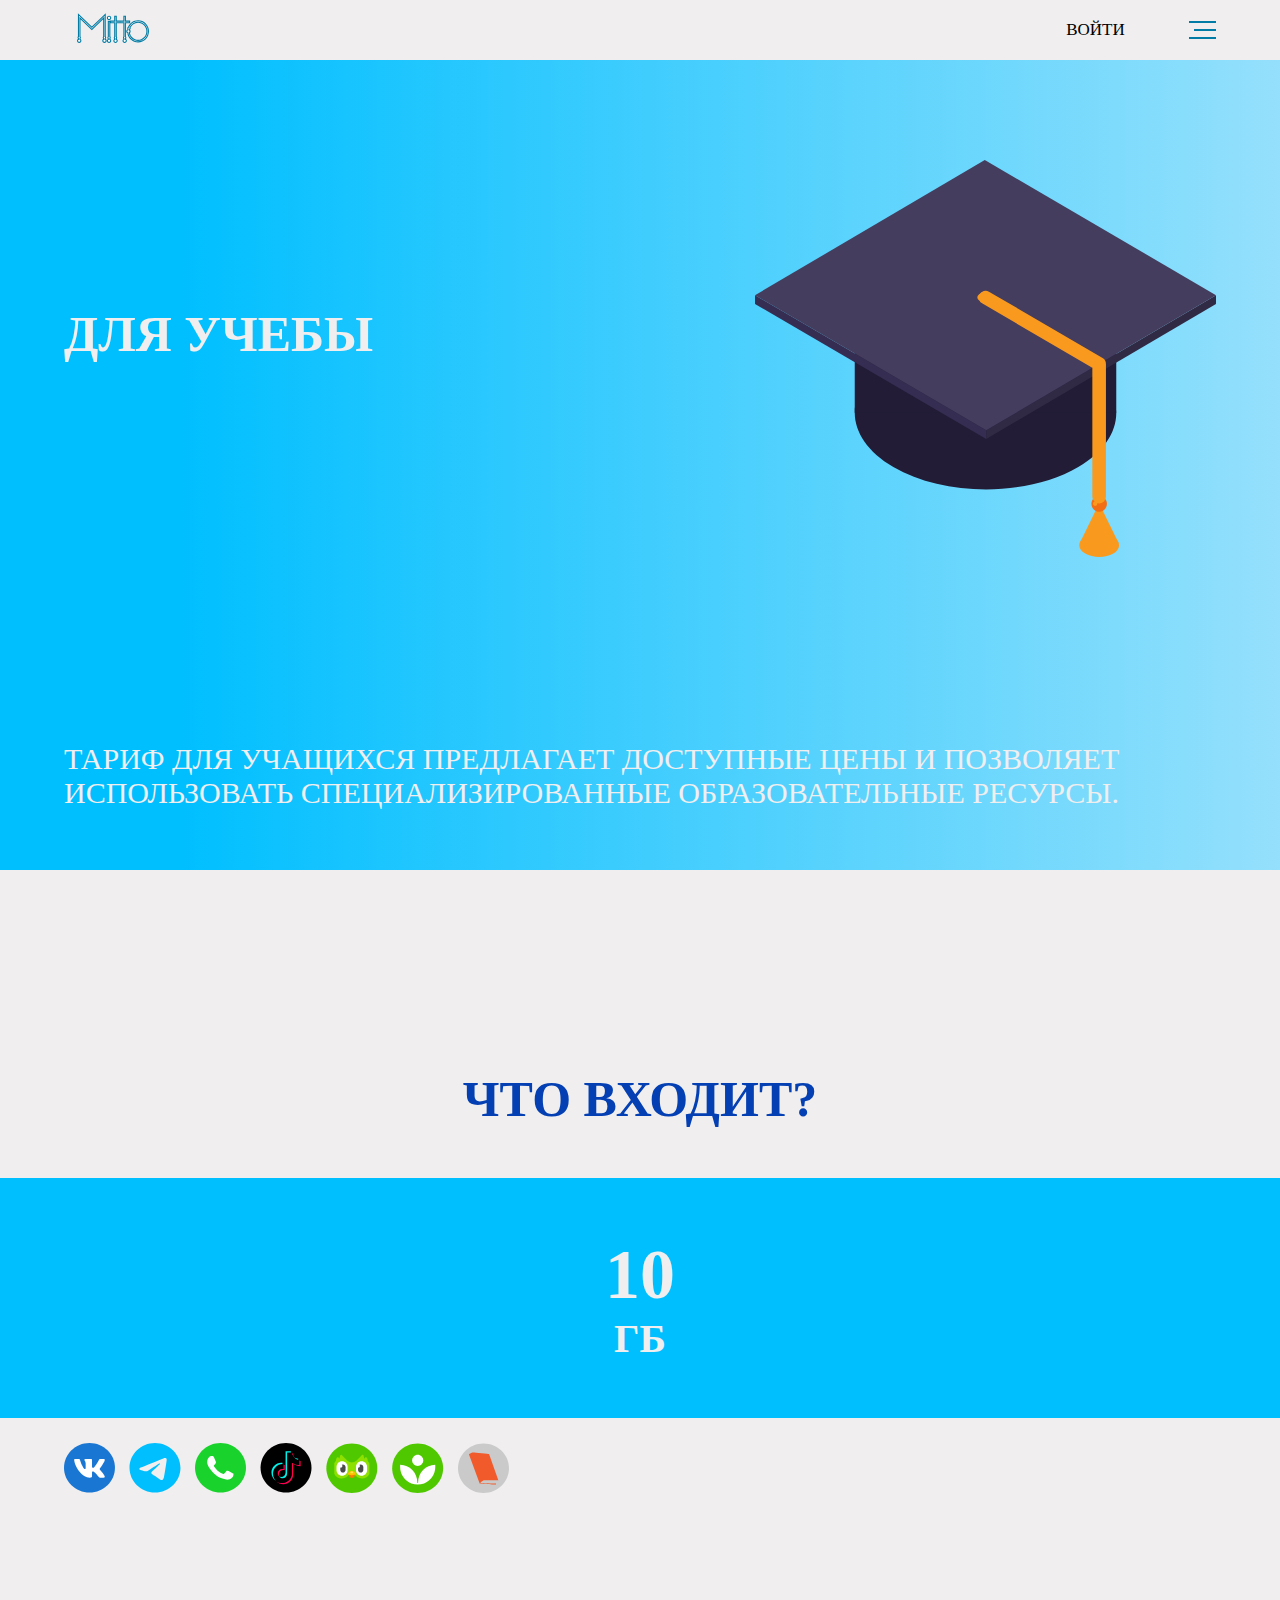
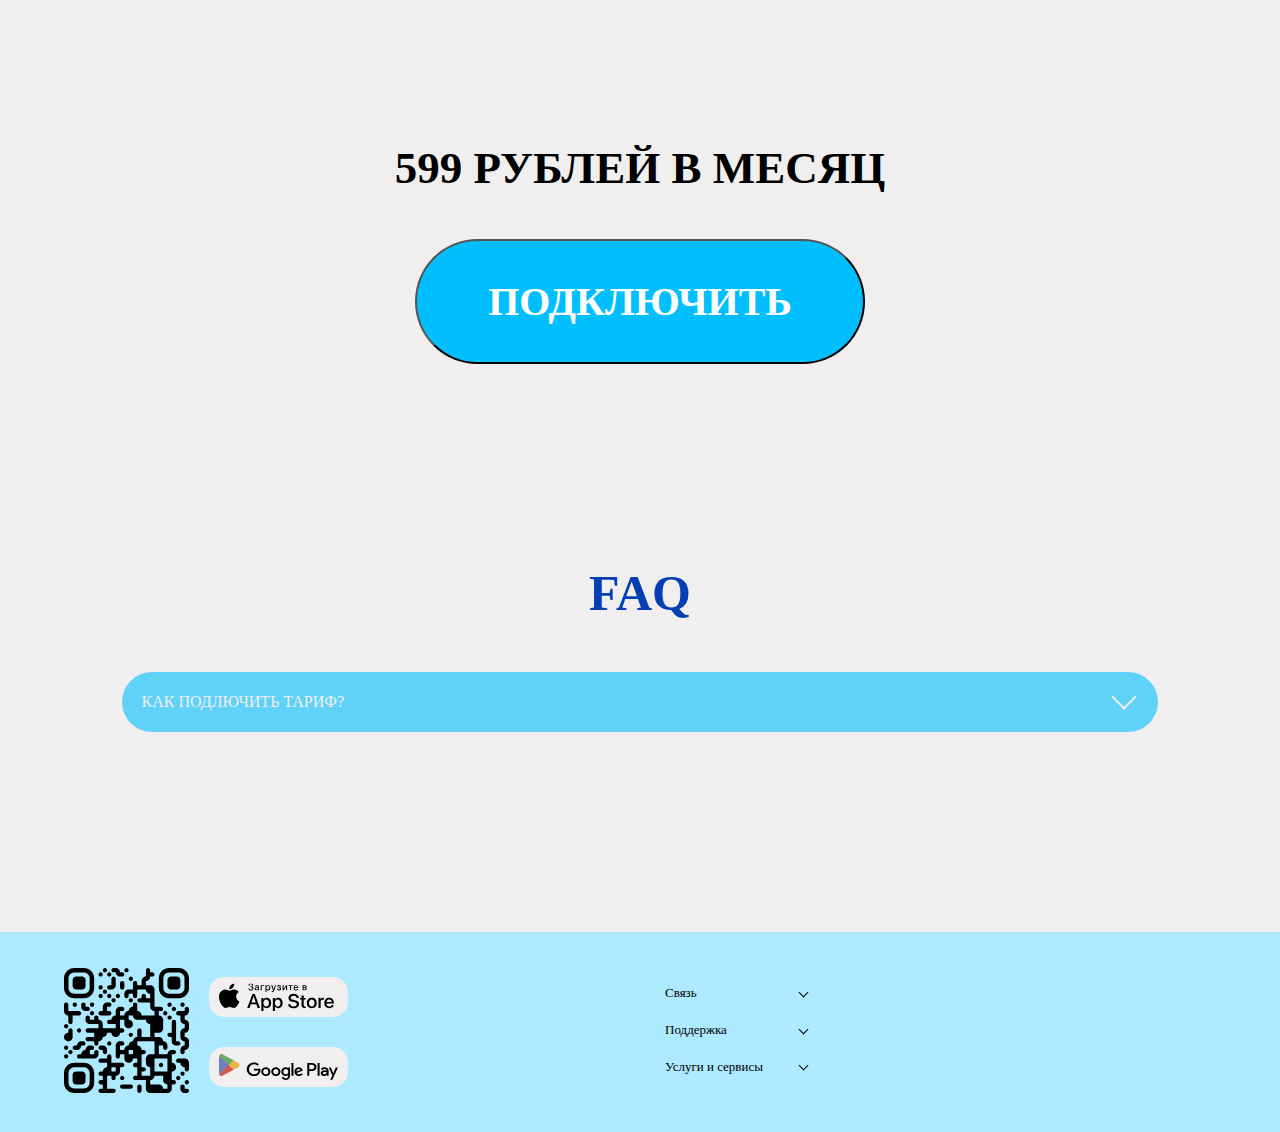
==== tariff-page.html @ 1aab51c6 "new commit" ====
<!DOCTYPE html>
<html lang="ru">
  <head>
    <link rel="stylesheet" href="./stile.css" />
    <link rel="stylesheet" href="./tariff-page-stile.css" />
    <meta charset="UTF-8" />
    <meta name="viewport" content="width=device-width, initial-scale=1.0" />
    <title>Новогодний тариф</title>
  </head>
  <body>
    <div class="burger-navigation">
      <ul class="burger-navigation__links">
        <li><a class="burger-navigation__links__text" href="#">О НАС</a></li>
        <li>
          <a class="burger-navigation__links__text" href="#">УСЛУГИ</a>
        </li>
        <li>
          <a class="burger-navigation__links__text" href="#">ПОДДЕРЖКА</a>
        </li>
        <li>
          <a class="burger-navigation__links__text" href="#">КОРЗИНА</a>
        </li>
      </ul>
    </div>
    <header class="header">
      <nav class="header__navigation">
        <div class="header__navigation__logo">
          <img class="header__navigation__logo__mitto" src="/logo/Vector.svg" />
        </div>
        <div class="header__navigation__possibilities">
          <a class="header__navigation__links__text mobi" href="#">ВОЙТИ</a>
          <div class="header__navigation__possibilities__burger"></div>
        </div>
        <ul class="header__navigation__links">
          <li><a class="header__navigation__links__text" href="#">О НАС</a></li>
          <li>
            <a class="header__navigation__links__text" href="#">УСЛУГИ</a>
          </li>
          <li>
            <a class="header__navigation__links__text" href="#">ПОДДЕРЖКА</a>
          </li>
          <li>
            <a class="header__navigation__links__text" href="#">КОРЗИНА</a>
          </li>
          <li><a class="header__navigation__links__text" href="#">ВОЙТИ</a></li>
        </ul>
      </nav>
      <div class="burger">
        <span> </span>
      </div>
    </header>
    <main>
      <div class="home-tariff">
        <div class="home-tariff-box">
          <div class="home-tariff-box__breadcrumb"></div>

          <div class="home-tariff-box__center">
            <h1 class="home-tariff-box__center__title">ДЛЯ УЧЕБЫ</h1>
            <img class="home-tariff-box__center__img" src="tarifii/1.svg" />
          </div>

          <span class="home-tariff-box__info">
            Тариф для учащихся предлагает доступные цены и позволяет
            использовать специализированные образовательные ресурсы.</span
          >
        </div>
      </div>
    </main>
    <article>
      <div class="advantages">
        <h2 class="advantages__title title">ЧТО ВХОДИТ?</h2>
        <section>
          <div class="advantages-box">
            <div class="advantages-box__list">
              <div class="advantages-box__list__bonus">
                <span class="advantages-box__list__bonus__plus"
                  >10
                  <span class="advantages-box__list__bonus__plus_additionally"
                    >гб</span
                  ></span
                >
              </div>
              <div class="advantages-box__list__bonus">
                <span class="advantages-box__list__bonus__plus"
                  >200
                  <span class="advantages-box__list__bonus__plus_additionally"
                    >минут</span
                  ></span
                >
              </div>
              <div class="advantages-box__list__bonus">
                <span class="advantages-box__list__bonus__plus"
                  >100
                  <span class="advantages-box__list__bonus__plus_additionally"
                    >смс</span
                  ></span
                >
              </div>
              <div class="advantages-box__list__bonus">
                <span class="advantages-box__list__bonus__plus"
                  >7
                  <span class="advantages-box__list__bonus__plus_additionally"
                    >без лимитов</span
                  ></span
                >
              </div>
            </div>
          </div>
          <div class="advantages__icons-nolimit">
            <img
              class="advantages__icons-nolimit__img"
              src="mitto/Vectorall.svg"
            />
          </div>
        </section>
      </div>
    </article>
    <article>
      <div class="connect">
        <h3 class="connect__title">599 рублей в МЕСяц</h3>
        <button class="connect__button">подключить</button>
      </div>
    </article>
    <article>
      <div class="questions">
        <h2 class="questions__title title">FAQ</h2>
        <section class="questions__questions-box__questions-box">
          <div class="questions__questions-box__question-answer">
            <div class="questions__questions-box__question-answer__question">
              <h3
                class="questions__questions-box__question-answer__question__the-question"
              >
                Как подлючить тариф?
              </h3>
              <div
                class="questions__questions-box__question-answer__arrow"
              ></div>
            </div>
            <div class="questions__questions-box__question-answer__response">
              <h4
                class="questions__questions-box__question-answer__response__text"
              >
                Тариф временно недоступен для вашего региона
              </h4>
            </div>
          </div>
        </section>
      </div>
    </article>
    <footer>
      <div class="footer-box">
        <div class="footer-box__app">
          <!-- <p>НАШЕ ПРИЛОЖЕНИЕ</p> -->
          <div class="footer-box__app__download">
            <div class="footer-box__app__download__qr">
              <img
                class="footer-box__app__download__qr__img"
                src="download/qr.svg"
              />
            </div>
            <div class="footer-box__app__download__link">
              <div class="footer-box__app__download__link__box app-store">
                <img
                  class="footer-box__app__download__link__boxy__img app-store__img"
                  src="download/1.svg"
                />
              </div>
              <div class="footer-box__app__download__link__box google-play">
                <img
                  class="footer-box__app__download__link__boxy__img google-play__img"
                  src="download/2.svg"
                />
              </div>
            </div>
          </div>
        </div>
        <div class="footer-box__link">
          <div class="footer-box__link__connection">
            <ul class="footer-box__link__connection-box">
              <li class="footer-box__link__connection-box__text">Связь</li>
              <li class="footer-box__link__connection-box__text">
                Частые вопросы
              </li>
              <li class="footer-box__link__connection-box__text">
                Карта покрытия
              </li>
              <li class="footer-box__link__connection-box__text">
                Салоны связи
              </li>
              <li class="footer-box__link__connection-box__text">Контакты</li>
            </ul>
            <div class="footer-box__link__connection__arrow"></div>
          </div>
          <div class="footer-box__link__support">
            <ul class="footer-box__link__support-box">
              <li class="footer-box__link__support-box__text">Поддержка</li>
              <li class="footer-box__link__support-box__text">
                Звонки и сообщения
              </li>
              <li class="footer-box__link__support-box__text">
                Пополнить баланс
              </li>
              <li class="footer-box__link__support-box__text">Безопасность</li>
              <li class="footer-box__link__support-box__text">Интернет</li>
            </ul>
            <div class="footer-box__link__support__arrow"></div>
          </div>
          <div class="footer-box__link__services">
            <ul class="footer-box__link__services-box">
              <li class="footer-box__link__services-box__text">
                Услуги и сервисы
              </li>
              <li class="footer-box__link__services-box__text">
                Тарифы для смартфонов
              </li>
              <li class="footer-box__link__services-box__text">
                Личный кабинет
              </li>
              <li class="footer-box__link__services-box__text">
                Перейти на Mitto
              </li>
              <li class="footer-box__link__services-box__text">Роуминг</li>
            </ul>
            <div class="footer-box__link__services__arrow"></div>
          </div>
        </div>
        <div class="footer-box__link__full">
          <div class="footer-box__link__full__connection">
            <ul>
              <li class="footer-box__link__full__connection__text">
                Тарифы для смартфонов
              </li>
              <li class="footer-box__link__full__connection__text">
                Личный кабинет
              </li>
              <li class="footer-box__link__full__connection__text">
                Перейти на Mitto
              </li>
              <li class="footer-box__link__full__connection__text">Роуминг</li>
            </ul>
          </div>
          <div class="footer-box__link__full__support">
            <ul>
              <li class="footer-box__link__full__support__text">
                Частые вопросы
              </li>
              <li class="footer-box__link__full__support__text">
                Карта покрытия
              </li>
              <li class="footer-box__link__full__support__text">
                Салоны связи
              </li>
              <li class="footer-box__link__full__support__text">Контакты</li>
            </ul>
          </div>
          <div class="footer-box__link__full__services">
            <ul>
              <li class="footer-box__link__full__services__text">
                Звонки и сообщения
              </li>
              <li class="footer-box__link__full__services__text">
                Пополнить баланс
              </li>
              <li class="footer-box__link__full__services__text">
                Безопасность
              </li>
              <li class="footer-box__link__full__services__text">Интернет</li>
            </ul>
          </div>
        </div>
      </div>
    </footer>
    <script src="script.js"></script>
  </body>
</html>
---- stile.css ----
@font-face {
  font-family: "Montserrat";
  src: url("./font/Montserrat-Regular.ttf") format(ttf);
  font-style: normal;
  font-weight: 400;
  line-height: normal;
}
.active {
  position: fixed !important;
  right: 0px;
}
.open {
  z-index: 50;
}
.swiper {
  width: 600px;
  height: 300px;
}
html {
  scrollbar-color: #f0eeee #f0eeee;
}
body {
  margin: 0px;
  background-color: #f0eeee;
}
ul {
  padding: 0px;
}
li {
  list-style-type: none;
}
#scroll {
  list-style-type: none;
  height: 100%;
  width: 100%;
  flex-shrink: 0;
  scroll-snap-align: center;
}

.header {
  width: 100%;
  height: 60px;
  background-color: #f0eeee;
  display: flex;
  align-items: center;
  justify-content: space-between;
}
.header__navigation {
  margin: 0px 0px 0px 5%;
  height: 60px;
  display: flex;
  justify-content: space-between;
  align-items: center;
  width: 80%;
}
.header__navigation__logo {
  flex-shrink: 0;
  margin: 5% 0px;
}
.header__navigation__logo__mitto {
  height: 30px;
  width: 84;
}
.header__navigation__links {
  height: 60px;
  margin: 0px;
  display: flex;
  align-items: center;
  justify-content: space-between;
  padding-left: 10%;
  width: 100%;
}
.header__navigation__links__text {
  color: black !important;
  font-size: 17px;
  font-family: "Montserrat";
  text-decoration: none;
}
.header__navigation__links {
  display: none;
}
.burger {
  display: flex;
  position: relative;
  z-index: 50;
  align-items: center;
  justify-content: flex-end;
  width: 30px;
  height: 18px;
  margin: 0px 5%;
}
.burger span {
  height: 2px;
  width: 80%;
  transform: scale(1);
  background-color: #007ca6;
}
.burger::before,
.burger::after {
  content: "";
  position: absolute;
  height: 2px;
  width: 100%;
  background-color: #007ca6;
  transition: all 0.3s ease 0s;
}
.burger::before {
  top: 0;
}
.burger::after {
  bottom: 0;
}
.burger.active span {
  transform: scale(0);
}

.burger.active::before {
  top: 50%;
  transform: rotate(-45deg) translate(0, -50%);
}
.burger.active::after {
  bottom: 50%;
  transform: rotate(45deg) translate(0, 50%);
}
.burger-navigation {
  display: none;
  position: fixed;
  width: 100%;
  height: 200vh;
  background-color: #f0eeee;
}
.burger-navigation__links {
  display: flex;
  flex-direction: column;
  align-items: center;
  width: 100%;
  justify-content: center;
  height: 450px;
}
.burger-navigation__links li {
  list-style-type: none;
  margin-bottom: 50px;
}
.burger-navigation__links__text {
  color: #007ba4;
  font-family: "Montserrat";
  font-size: 20px;
  font-style: normal;
  font-weight: 400;
  line-height: normal;

  text-decoration: none;
}

.open {
  display: flex;
}
.home {
  width: 100vw;
  height: 90lvh;
  background: linear-gradient(69deg, #007ca6 27.22%, #ebf3fa 150.42%);
}
.home__current {
  margin: 0px 5%;
  display: block;
}

.home__current__title {
  margin: 0px;
  color: #f0eeee;
  font-family: "Montserrat";
  font-size: 32px;
  font-style: normal;
  font-weight: 800;
  line-height: normal;
  padding: 30px 0px 0px 0px;
}
.home__current__title_size_h2 {
  color: #f0eeee;
  font-family: "Montserrat";
  font-size: 18px;
  font-style: normal;
  font-weight: 800;
  line-height: normal;
  margin: 0px;
  padding: 0px;
}
.home__current__buttons {
  display: flex;
  flex-direction: column;
  width: 180px;
  padding: 0px;
  margin-top: 10vh;
}
.home__current__buttons__first__tariff,
.home__current__buttons__second__catalog {
  text-decoration: none;
  justify-content: center;
  display: flex;
  align-items: center;
  height: 60px;
  border-radius: 34px;
  border: 5px solid rgba(0, 124, 166, 0.25);
  background: #f0eeee;
  font-family: "Montserrat";
  color: #00bfff;
  font-size: 25px;
  font-style: normal;
  font-weight: 400;
  line-height: normal;
  text-transform: uppercase;
}
.home__current__buttons__first__tariff:hover {
  background-color: #00bfff;
  color: #f0eeee;
}
.home__current__buttons__first__tariff {
  margin-bottom: 50px;
}

.santa-claus__men {
  float: right;
}
.benefits {
  align-items: center;
  text-align: center;
  flex-direction: column;
  display: flex;
  margin: 0px 50%;
}
.title {
  margin-top: 100px !important;
  color: #0440b3;
  font-family: "Montserrat";
  font-size: 22px !important;
  font-style: normal;
  font-weight: 600;
  line-height: normal;
  text-transform: uppercase;
  text-align: center;
}
.benefits__box__specificall {
  height: 100px;
  width: 260px;
  margin-bottom: 20px;
  display: flex;
  /* justify-content: space-between; */
  align-items: center;
}
.benefits__box__info {
  width: 160px;
  color: #007ca6;
  font-family: "Montserrat";
  font-size: 15px;
  font-style: normal;
  font-weight: 600;
  line-height: normal;
  text-transform: uppercase;
  margin: 0px;
}
.benefits__box__photo {
  width: 100px;
  height: 100px;
}
.benefits__box__bottom :last-child {
  margin-bottom: 0px;
}
.one {
  width: 100px;
  height: 100px;
}
.two {
  width: 90px;
  height: 90px;
  margin: 10px;
}
.three {
  width: 80px;
  height: 80px;
  margin: 20px;
}
.four {
  width: 80px;
  height: 80px;
  margin: 20px;
}
.tariff {
  align-items: center;
  flex-direction: column;
  display: flex;
}
.tariff__box {
  display: flex;
  overflow-x: auto;
  scroll-snap-type: x mandatory;
  width: 100%;
  height: 100%;
  scrollbar-width: none;
  margin-bottom: 0px;
}
.tariff__box__cart {
  width: 190px;
  height: 325px;
  flex-shrink: 0;
  border-radius: 23px;
  border: 10px solid #04c0ff;
  background: #f0eeee;
  margin: auto;
}
.tariff__box__cart__photo {
  margin-top: 5px;
  align-items: center;
  flex-direction: column;
  display: flex;
}
.tariff__box__cart__info {
  display: flex;
}
.tariff__box__cart__info_text {
  display: flex;
  flex-direction: column;
}
.tariff__box__cart__info__text__name {
  font-size: 19px;
  font-family: "Montserrat";
  color: #000;
  font-style: normal;
  font-weight: 600;
  line-height: normal;
  text-transform: uppercase;
  margin: 0px 0px 0px 10px;
  width: 150px;
}
.tariff__box__cart__info__text__gb,
.tariff__box__cart__info__text__min,
.tariff__box__cart__info__text__sms {
  font-size: 18px;
  font-family: "Montserrat";
  color: #000;
  font-style: normal;
  font-weight: 600;
  line-height: normal;
  text-transform: uppercase;
  margin: 8px 0px 0px 10px;
  width: 136px;
}
.tariff__box__cart__info__text__buy {
  color: #000;
  font-family: "Montserrat";
  font-size: 19px;
  font-style: normal;
  font-weight: 600;
  line-height: normal;
  text-transform: uppercase;
  margin: 0px 0px 0px 10px;
  padding: 80px 0px 0px 00px;
  width: 136px;
  height: 20px;
}

.tariff__box__cart__info__right__nolimit {
  height: auto;
  width: 25px;
  padding-top: 90px;
  margin-left: -4px;
  margin-right: 10px;
  display: flex;
  flex-direction: column;
}
.tariff__box__cart__info__right__nolimit__ball {
  margin-top: 5px;
}

.transition {
  margin: 100px 10% 0px 10%;
  flex-direction: column;
  display: flex;
}
.transition__box {
  border-radius: 23px;
  background: linear-gradient(
    80deg,
    #ebf3fa 0.2%,
    #a8e4fb 42.18%,
    #7adafc 59.16%,
    #00bfff 75.63%
  );
}
.transition__box__top__img {
  margin: 15px 0px 0px 15px;
}
.transition__box__top {
  display: flex;
}
.transition__box__top__titile {
  color: #f0eeee;
  text-align: right;
  font-family: "Montserrat";
  font-size: 22px;
  font-style: normal;
  font-weight: 600;
  line-height: normal;
  text-transform: uppercase;
  width: 150px;
  margin: 15px 15px 0px -3px;
}
.transition__box__buttom {
  display: flex;
  align-items: center;
  flex-direction: column;
}
.transition__box__buttom__your-number,
.transition__box__buttom__new-one {
  border-radius: 42px;
  border: 5px solid rgba(0, 124, 166, 0.25);
  background: #f0eeee;
  width: 228px;
  height: 50px;
  margin-top: 25px;
  color: #007ca6;
  font-family: "Montserrat";
  font-size: 15px;
  font-style: normal;
  font-weight: 500;
  line-height: normal;
  text-transform: uppercase;
}
.transition__box__buttom__new-one {
  margin-bottom: 15px;
}

.hit {
  display: flex;
  align-items: center;
  flex-direction: column;
  margin: 0px 5%;
}
/* .hit__title {
  color: #0440b3;
  font-family: "Montserrat";
  font-size: 22px;
  font-style: normal;
  font-weight: 600;
  line-height: normal;
  text-transform: uppercase;
} */
.hit__box__button-group__button-new,
.hit__box__button-group__button-shares {
  border-radius: 20px;
  border: 6px solid rgba(0, 124, 166, 0.25);
  background: #f0eeee;
  width: 237px;
  height: 60px;
  margin-top: 25px;
  color: #00bfff;
  font-family: "Montserrat";
  font-size: 20px;
  font-style: normal;
  font-weight: 400;
  line-height: normal;
  text-transform: uppercase;
}
.hit__box__button-group {
  display: flex;
  align-items: center;
  flex-direction: column;
}

.hit__box__group__hit-smartphone__border {
  width: 225px;
  height: 350px;
  flex-shrink: 0;
  border-radius: 30px;
  border: 6px solid rgba(0, 124, 166, 0.25);
  background: #f0eeee;
  margin-top: 25px;
}
.hit__box__group__hit-smartphone__border {
  display: flex;
  align-items: center;
  flex-direction: column;
}

.hit__box__group__hit-smartphone__border__photo {
  margin-top: 5px;
}
.hit__box__group__hit-smartphone__border__info {
  margin: 5px 5px 0px 5px;
  display: flex;
  flex-direction: column;
}
.hit__box__group__hit-smartphone__border__info__model {
  color: #000;
  font-family: "Montserrat";
  font-size: 15px;
  font-style: normal;
  font-weight: 600;
  line-height: normal;
  text-transform: uppercase;
}
.hit__box__group__hit-smartphone__border__info__price {
  color: #000;
  font-family: "Montserrat";
  font-size: 25px;
  font-style: normal;
  font-weight: 600;
  line-height: normal;
  text-transform: uppercase;
  margin-top: 20px;
}

.hit__box__group__hit-smartphone__border__info__bottom {
  display: flex;
  margin-top: 18px;
  justify-content: space-between;
}
.hit__box__group__hit-smartphone__border__info__bottom__buy {
  border-radius: 23px;
  background: #00bfff;
  width: 150px;
  height: 40px;
}
.hit__box__group__hit-smartphone__border__info__bottom__grade {
  display: flex;
  justify-content: center;
  position: relative;
  width: 40px;
  height: 40px;
  align-items: center;
}
.hit__box__group__hit-smartphone__border__info__bottom__grade__number {
  position: relative;
  top: 2px;
  left: -26px;
  color: #00bfff;
  font-family: "Montserrat";
  font-size: 20px;
  font-style: normal;
  font-weight: 600;
  line-height: normal;
  text-transform: uppercase;
}
.hit__box__group__hit-smartphone__border__info__bottom__grade__img {
  width: 40px;
  height: 40px;
}
footer {
  margin-top: 100px;
  width: 100%;
  height: 200px;
  background: #ade9ff;
}
.footer-box {
  margin: 0px 5%;
  display: flex;
  align-items: center;
  height: 200px;
}
.footer-box__app {
  width: 50%;
}
.footer-box__app__download__link__box {
  border-radius: 15px;
  background: #f0eeee;
  width: 139px;
  height: 40px;
  flex-shrink: 0;
}
.google-play {
  margin-top: 30px;
}
.footer-box__link {
  display: flex;
  flex-direction: column;
  margin-left: 25px;
  height: 110px;
  justify-content: space-around;
}
.footer-box__link__connection__text,
.footer-box__link__support__text,
.footer-box__link__services__text,
.footer-box__link__full__connection__text,
.footer-box__link__full__support__text,
.footer-box__link__full__services__text {
  color: #000;
  font-family: "Montserrat";
  font-size: 12px;
  font-style: normal;
  font-weight: 400;
  line-height: normal;
  width: 130px;
  height: 30px;
}
.footer-box__app__download__link__box {
  display: flex;
  align-items: center;
  justify-content: center;
}
.footer-box__app__download__qr {
  display: none;
}
.app-store__img {
  height: 30px;
  width: 120px;
}
.google-play__img {
  width: 120px;
}
.hd {
  display: none;
}
.footer-box__link__full {
  display: none;
}
.footer-box__link__connection__arrow,
.footer-box__link__support__arrow,
.footer-box__link__services__arrow {
  display: inline-block;
  border: 1px solid black;
  padding: 3px;
  margin-top: 6px;
  margin-left: 5px;

  border-width: 0 1px 1px 0;
  transform: rotate(45deg);
}
.more-footer {
  flex-direction: row;
}
.arrow-open {
  transform: rotate(-135deg) !important;
  margin-top: 5px !important;
}
.footer-box__link__connection,
.footer-box__link__support,
.footer-box__link__services {
  display: flex;
  align-items: flex-start;
  height: 20px;
}
.footer-box__link__connection-box,
.footer-box__link__support-box,
.footer-box__link__services-box {
  width: 120px;
  height: 20px;
  margin-top: 0px;
  overflow: hidden;
  margin-bottom: 0px;
}
/* .footer-box__link__connection-box {
  margin-top: 0px;
} */
.footer-box__link__connection-box__text,
.footer-box__link__support-box__text,
.footer-box__link__services-box__text {
  margin-top: 12px;
  color: #000;
  font-family: "Montserrat";
  font-size: 13px;
  font-style: normal;
  font-weight: 400;
  line-height: normal;
  width: 140px;
}
.footer-box__link__connection-box__text:first-child,
.footer-box__link__support-box__text:first-child,
.footer-box__link__services-box__text:first-child {
  margin-top: 0px;
  margin-bottom: 8px;
}
.max-width {
  height: auto;
}
.link-hidden {
  display: none;
}
/* #connection {
  margin-top: 2px;
} */
.more {
  display: block;
}
@media (min-width: 768px) {
  .title {
    margin-top: 200px !important;
    font-size: 50px !important;
    margin-bottom: 50px;
  }
  .header__navigation {
    margin: 0px 0px 0px 6%;
    width: 90%;
  }

  .home__current__title {
    font-size: 45px;
    padding: 50px 0px 0px 0px;
  }
  .home__current__title_size_h2 {
    font-size: 36px;
  }

  .home__current__buttons {
    width: 325px;
    padding: 0px;
    margin-top: 13vh;
  }
  .home {
    height: 95vh;
  }
  .home__current__buttons__first__tariff,
  .home__current__buttons__second__catalog {
    height: 100px;
    border-radius: 65px;
    border: 5px solid rgba(0, 124, 166, 0.25);
    font-size: 40px;
  }
  .home__current__buttons__first__tariff {
    margin-bottom: 80px;
  }

  .benefits__box__top,
  .benefits__box__bottom {
    display: flex;
    justify-content: space-around;
    width: 675px;
  }

  .benefits__box__specificall {
    height: auto;
    display: flex;
    flex-direction: column;
    width: 260px;
    margin-bottom: 50px;
    /* justify-content: space-between; */
    align-items: center;
  }
  .benefits__box__info {
    width: 300px;
    margin-top: 15px;
    font-size: 30px;
  }
  .benefits__box__photo {
    height: 162px;
    width: 162px;
  }
  .one {
    width: 162px;
    height: 162px;
  }
  .two {
    width: 150px;
    height: 150px;
    margin: 6px;
  }
  .three {
    width: 140px;
    height: 140px;
    margin: 8px;
  }
  .four {
    width: 114px;
    height: 114px;
    margin: 21px;
  }
  .tariff__box__cart {
    width: 325px;
    height: 550px;
    flex-shrink: 0;
    border-radius: 35px;
    border: 10px solid #04c0ff;
    background: #f0eeee;
  }
  .tariff__box__cart__photo {
    margin-top: 10px;
    align-items: center;
    flex-direction: column;
    display: flex;
  }
  .tariff__box__cart__photo__img-tariff {
    width: 200px;
    height: 190px;
  }
  .tariff__box__cart__info {
    display: flex;
  }
  .tariff__box__cart__info_text {
    display: flex;
    flex-direction: column;
  }
  .tariff__box__cart__info__text__name {
    font-size: 32px;
    font-family: "Montserrat";
    color: #000;
    font-style: normal;
    font-weight: 600;
    line-height: normal;
    text-transform: uppercase;
    margin: 0px 0px 0px 15px;
    width: 250px;
  }
  .tariff__box__cart__info__text__gb,
  .tariff__box__cart__info__text__min,
  .tariff__box__cart__info__text__sms {
    font-size: 26px;
    font-family: "Montserrat";
    color: #000;
    font-style: normal;
    font-weight: 600;
    line-height: normal;
    text-transform: uppercase;
    margin: 10px 0px 0px 15px;
    width: 136px;
  }
  .tariff__box__cart__info__text__buy {
    color: #000;
    font-family: "Montserrat";
    font-size: 30px;
    font-style: normal;
    font-weight: 600;
    line-height: normal;
    text-transform: uppercase;
    margin: 0px 0px 0px 15px;
    padding: 135px 0px 0px 00px;
    width: 250px;
    height: 35px;
  }

  .tariff__box__cart__info__right__nolimit {
    height: auto;
    width: 42px;
    padding-top: 130px;
    margin-left: 3px;
    margin-right: auto;
  }
  .tariff__box__cart__info__right__nolimit__ball {
    height: 42px;
    width: 42px;
    margin-top: 8px;
  }

  .transition {
    margin-top: 200px 10% 0px 10%;
    align-items: center;
  }
  .transition__box {
    border-radius: 34px;
    width: 88vw;
    height: 550px;
  }
  .transition__box__top__img {
    margin: 30px 0px 0px 30px;
    height: 170px;
    width: 230px;
  }
  .transition__box__top {
    justify-content: space-between;
  }
  .transition__box__top__titile {
    font-size: 60px;
    width: 375px;
    margin: 30px 30px 0px 0px;
  }
  .transition__box__buttom {
    margin-top: 50px;
  }
  .transition__box__buttom__your-number,
  .transition__box__buttom__new-one {
    border-radius: 65px;
    width: 400px;
    height: 85px;
    margin-top: 25px;
    font-size: 28px;
  }
  .transition__box__buttom__new-one {
    margin-top: 40px;
  }

  .hit {
    margin: 0px 6%;
  }
  .hit__box__button-group__button-new,
  .hit__box__button-group__button-shares {
    border-radius: 30px;
    border: 6px solid rgba(0, 124, 166, 0.25);
    background: #f0eeee;
    min-width: 300px;
    min-height: 80px;
    margin-top: 0px;
    font-size: 40px;
  }
  .hit__box__button-group__button-new {
    margin-right: 4vw;
  }
  .hit__box__button-group__button-shares {
    margin-left: 4vw;
  }
  .hit__box__button-group {
    display: flex;
    justify-content: center;
    flex-direction: row;
    align-items: center;
    width: auto;
  }

  .hit__box__group__hit-smartphone__border {
    display: flex;
    min-width: 288px;
    min-height: 488px;
    border-radius: 30px;
    border: 6px solid rgba(0, 124, 166, 0.25);
    background: #f0eeee;
    margin-top: 50px;
  }
  .hit__box__group__hit-smartphone__border {
    display: flex;
    align-items: center;
    flex-direction: column;
  }

  .hit__box__group__hit-smartphone__border__photo {
    margin-top: 12px;
    width: 255px;
    height: 239px;
  }
  .hit__box__group__hit-smartphone__border__info {
    margin: 12px 12px 12px 12px;
  }
  .hit__box__group__hit-smartphone__border__info__model {
    font-size: 20px;
  }
  .hit__box__group__hit-smartphone__border__info__price {
    font-size: 30px;
    font-style: normal;
    font-weight: 600;
    line-height: normal;
    text-transform: uppercase;
    margin-top: 20px;
  }

  .hit__box__group__hit-smartphone__border__info__bottom {
    display: flex;
    margin-top: 60px;
    align-items: center;
  }
  .hit__box__group__hit-smartphone__border__info__bottom__buy {
    border-radius: 30px;
    background: #00bfff;
    width: 175px;
    height: 50px;
  }
  .hit__box__group__hit-smartphone__border__info__bottom__grade {
    display: block;
    width: 50px;
    height: 50px;
  }

  .hit__box__group__hit-smartphone__border__info__bottom__grade__img {
    width: 50px;
    height: 50px;
  }
  .hit__box__group__hit-smartphone__border__info__bottom__grade__number {
    font-size: 30px;
    left: 15px;
    top: -44px;
  }

  .hit__box__group {
    display: flex;
    width: auto;
    justify-content: center;
    flex-direction: row;
    align-items: center;
  }
  .smartphone-left {
    margin-right: 4vw;
  }
  .smartphone-right {
    margin-left: 4vw;
  }
  .hit__box__group__hit-smartphone {
  }
  footer {
    margin-top: 200px;
  }
  .footer-box__app__download {
    display: flex;
    align-items: center;
  }
  .footer-box__app__download__qr__img {
    width: 125px;
    height: 125px;
    justify-content: center;
  }
  .footer-box__app__download__link {
    height: 110px;
    margin-left: 20px;
  }
  .footer-box__app__download__qr {
    display: block;
  }
  .footer-box__link__connection,
  .footer-box__link__support,
  .footer-box__link__services {
    height: 60px;
    display: flex;
    text-align: left;
    align-items: center;
  }
  .footer-box__link__connection__text,
  .footer-box__link__support__text,
  .footer-box__link__services__text {
    font-size: 20px;
    width: 300px;
  }
  .link-hidden {
    display: none;
  }
  .max-width {
    margin-top: 65px;
  }
  .arrow-open {
    margin-top: -35px !important;
  }
  .footer-box__link__connection__arrow,
  .footer-box__link__support__arrow,
  .footer-box__link__services__arrow {
    margin-left: 15px;
    margin-bottom: 12px;
  }
  /* .arrow {
    display: inline-block;
    border: 2px solid black;
    padding: 2px;
    border-width: 0 3px 3px 0;
    transform: rotate(45deg);
  } */
}
@media (min-width: 1920px) {
  .burger-navigation {
    display: none;
  }
  .header__navigation__links {
    display: flex;
    width: 70%;
  }
  .header__navigation__links__text {
    font-size: 22px;
  }
  .mobi {
    display: none;
  }
  .burger {
    display: none;
  }
  .mitto {
    display: none;
  }
  .home__current__title {
    font-size: 80px;

    padding: 100px 0px 0px 0px;
  }
  .home__current__title_size_h2 {
    font-size: 65px;
  }

  .home__current__buttons {
    width: 500px;
  }
  .home__current__buttons__first__tariff,
  .home__current__buttons__second__catalog {
    height: 150px;
    border-radius: 90px;
    font-size: 60px;
    font-style: normal;
  }

  .home__current__buttons__first__tariff {
    margin-bottom: 100px;
  }
  .title {
    font-size: 60px !important;
    margin-top: 300px !important;
    display: flex;
    justify-self: start;
    margin-bottom: 100px;
  }
  .benefits {
    display: block;
    margin: 0px 6%;
  }
  .benefits__box {
    display: flex;
    justify-content: space-around;
  }
  .benefits__box__top,
  .benefits__box__bottom {
    width: 44vw;
  }

  .benefits__box__info {
    font-size: 30px;
    margin-top: 50px;
  }
  .benefits__box__specificall {
    margin-bottom: 0px;
    width: 280px;
  }
  .benefits__box__photo {
    width: 180px;
    height: 180px;
  }

  .tariff {
    display: block;
    margin: 0px 6%;
  }
  .tariff__box {
    display: flex;
    justify-content: space-between;
  }
  .transition {
    margin-top: 300px;
  }
  .transition__box {
  }
  .transition__box__top__img {
    align-self: center;
    height: 450px;
    width: 550px;
  }
  .transition__box__top {
    height: 200px;
  }
  .transition__box__buttom {
    float: right;
    width: 850px;
    justify-content: space-between;
    flex-direction: row;
    height: 200px;
    margin-right: 50px;
  }
  .one {
    width: 162px;
    height: 162px;
  }
  .two {
    width: 150px;
    height: 150px;
    margin: 6px;
  }
  .three {
    width: 140px;
    height: 140px;
    margin: 11px;
  }
  .four {
    width: 114px;
    height: 114px;
    margin: 24px;
  }
  .transition__box__top__img {
    padding: 300px 0px 0px 20px;
  }
  #scroll {
    width: auto;
  }
  .mobi {
    display: none;
  }
  .hd {
    display: block;
  }
  .transition__box__top__titile {
    width: auto;
    font-size: 90px;
    margin: 50px 50px 0px 0px;
  }
  .hit__box {
    display: flex;
  }
  .hit__box__button-group {
    order: 2;
    display: flex;
    flex-direction: column;
    justify-content: space-between;
  }
  .hit__box__button-group__button-new,
  .hit__box__button-group__button-shares {
    margin: 0px 0px 0px 100px;
    width: 750px;
    height: 225px;
    border-radius: 34px;
    font-size: 70px;
  }

  .hit__box__group {
    order: 1;
    width: 800px;
    justify-content: space-between;
  }
  .smartphone-left,
  .smartphone-right {
    margin: 0px;
  }
  .hit__box__group__hit-smartphone__border {
    height: 538px;
    width: 338px;
  }
  .hit__box__group__hit-smartphone__border__info__model {
    font-size: 22px;
  }
  .hit__box__group__hit-smartphone__border__info__price {
    font-size: 35px;
    margin-top: 25px;
  }
  .hit__box__group__hit-smartphone__border__info__bottom__buy {
    width: 200px;
    height: 60px;
  }
  .hit__box__group__hit-smartphone__border__photo {
    margin-top: 22px;
  }
  .hit__box__group__hit-smartphone__border__info {
    margin: 22px;
  }
  .footer-box__app__download__link {
    height: auto;
  }
  .footer-box__app__download__link__box {
    width: 185px;
    height: 50px;
  }
  .app-store__img {
    width: 160px;
    height: 46px;
  }
  .google-play__img {
    width: 160px;
    height: 46px;
  }
  .footer-box__link {
    display: none;
  }
  .footer-box__link__full {
    display: flex;
    justify-content: space-around;
    width: 80%;
  }
  .footer-box__link__full__connection__text,
  .footer-box__link__full__support__text,
  .footer-box__link__full__services__text {
    width: 400px;
    font-size: 22px;
    padding-top: 10px;
  }
  .footer-box__link__full {
    display: flex;
  }
}
---- tariff-page-stile.css ----
@font-face {
  font-family: "Montserrat";
  src: url("./font/Montserrat-Regular.ttf") format(ttf);
  font-style: normal;
  font-weight: 400;
  line-height: normal;
}
.arrow-unlock {
  margin-top: 2px;
  transform: rotate(-135deg) !important;
}
.home-tariff {
  height: 90lvh;
  width: 100%;
  background: linear-gradient(90deg, #00bfff 13.97%, #ebf3fa 150%);
}
.home-tariff-box {
  margin: 0px 5%;
  height: 90lvh;
}
.home-tariff-box__center__title {
  color: #f0eeee;
  font-family: "Montserrat";
  font-size: 35px;
  font-style: normal;
  font-weight: 700;
  line-height: normal;
  text-transform: uppercase;
  margin: 0px 0px 50px 0px;
}
.home-tariff-box__center {
  display: flex;
  justify-content: space-between;
  align-items: center;
  margin: 0px 0px 25% 0px;
  padding-top: 25px;
  display: flex;
  flex-direction: column;
}
.home-tariff-box__info {
  color: #f0eeee;
  font-family: "Montserrat";
  font-size: 18px;
  font-style: normal;
  font-weight: 500;
  line-height: normal;
  text-transform: uppercase;
  position: absolute;
  bottom: 5%;
}
.home-tariff-box__center__img {
  width: 60%;
  height: 60%;
}
.advantages {
  margin-top: 100px;
}
.advantages__title {
  color: #0440b3;
  text-align: center;
  font-family: "Montserrat";
  font-size: 25px;
  font-style: normal;
  font-weight: 600;
  line-height: normal;
  text-transform: uppercase;
}
.advantages-box {
  width: 100%;
  background: #00bfff;
  height: 120px;
}

.connect {
  margin-top: 100px;
  display: flex;
  justify-content: center;
  align-items: center;
  flex-direction: column;
}
.connect__title {
  color: #000;

  text-align: center;
  font-family: "Montserrat";
  font-size: 30px;
  font-style: normal;
  font-weight: 600;
  line-height: normal;
  text-transform: uppercase;
}
.connect__button {
  border-radius: 90px;
  background: #01bfff;
  width: 225px;
  height: 65px;
  flex-shrink: 0;
  color: #fff;

  text-align: center;
  font-family: "Montserrat";
  font-size: 20px;
  font-style: normal;
  font-weight: 600;
  line-height: normal;
  text-transform: uppercase;
}
.questions {
  margin: 0px 5%;
}
.advantages-box__list {
  display: flex;
  overflow-x: auto;
  scroll-snap-type: x mandatory;
  width: 100%;
  height: 100%;
  scrollbar-width: none;
  margin-bottom: 0px;
}
.advantages-box__list__bonus {
  list-style-type: none;
  height: 100%;
  width: 100%;
  flex-shrink: 0;
  scroll-snap-align: center;
  display: flex;
  flex-direction: column;
  justify-content: center;
}
.advantages-box__list__bonus__plus {
  color: #f0eeee;

  text-align: center;
  font-family: "Montserrat";
  font-size: 50px;
  font-style: normal;
  font-weight: 600;
  line-height: normal;
  text-transform: uppercase;
  display: flex;
  flex-direction: column;
}
.advantages-box__list__bonus__plus_additionally {
  color: #f0eeee;

  text-align: center;
  font-family: "Montserrat";
  font-size: 20px;
  font-style: normal;
  font-weight: 600;
  line-height: normal;
  text-transform: uppercase;
}
.advantages__icons-nolimit {
  margin-top: 25px;
  margin: 25px 0px 0px 5%;
}
.advantages__icons-nolimit__img {
  height: 32px;
}
.questions {
  display: flex;
  flex-direction: column;
  align-items: center;
}
.questions__questions-box__question-answer {
  width: 100%;
}
.questions__questions-box__question-answer__question {
  border-radius: 34px;
  background: rgba(0, 191, 255, 0.6);
  width: 100%;
  height: 50px;
  flex-shrink: 0;
  display: flex;
  align-items: center;
  justify-content: space-between;
}
.questions__questions-box__question-answer__question__the-question {
  color: #f0eeee;
  text-align: center;
  font-family: "Montserrat";
  font-size: 14px;
  font-style: normal;
  font-weight: 500;
  line-height: normal;
  text-transform: uppercase;
  margin-left: 20px;
}
.questions__questions-box__question-answer__arrow {
  display: inline-block;

  border: 1px solid #f0eeee;
  padding: 8px;
  margin-top: -10px;
  margin-left: 5px;
  border-width: 0 2px 2px 0;
  transform: rotate(45deg);
  justify-self: end;
  margin-right: 25px;
}
.questions__questions-box__question-answer__response {
  width: 100%;
  height: 50px;
  border-radius: 34px;
  background: rgba(0, 191, 255, 0.6);
  display: none;
}
.response-open {
  display: flex;
  border-radius: 0px 0px 34px 34px;
}
.questions__questions-box__question-answer__response__text {
  color: #f0eeee;
  margin: 10px 0px 0px 15px;
  text-align: center;
  font-family: "Montserrat";
  font-size: 12px;
  font-style: normal;
  font-weight: 500;
  line-height: normal;
  text-transform: uppercase;
  margin-left: 20px;
  width: auto;
  height: auto;
  text-align: left;
}
.question-open {
  border-radius: 34px 34px 0px 0px;
}

@media (min-width: 768px) {
  .home-tariff-box__center {
    display: flex;
    flex-direction: row;
    padding-top: 100px;
  }
  .home-tariff-box__title {
    font-size: 50px;
  }
  .home-tariff-box__info {
    font-size: 30px;
    bottom: 10%;
  }
  .advantages-box {
    height: 240px;
  }
  .advantages-box__list__bonus__plus {
    font-size: 70px;
  }
  .advantages-box__list__bonus__plus_additionally {
    font-size: 40px;
  }
  .home-tariff-box__center__img {
    width: 40%;
    height: 40%;
  }
  .home-tariff-box__center__title {
    font-size: 50px;
  }
  .connect__title {
    font-size: 45px;
  }
  .connect__button {
    width: 450px;
    height: 125px;
    color: #fff;

    text-align: center;
    font-family: "Montserrat";
    font-size: 40px;
    font-style: normal;
    font-weight: 600;
    line-height: normal;
    text-transform: uppercase;
  }
  .questions__questions-box__questions-box {
    width: 90%;
  }
  .questions__questions-box__question-answer__question {
    height: 60px;
  }
  .questions__questions-box__question-answer__question__the-question {
    font-size: 16px;
  }
  .questions__questions-box__question-answer__response__text {
    font-size: 14px;
  }
  .advantages__icons-nolimit__img {
    height: 50px;
  }
  .connect {
    margin-top: 200px;
  }
}

@media (min-width: 1920px) {
  .connect {
    margin-top: 300px;
  }
  .questions {
    display: flex;
    align-items: flex-start;
  }
  .questions__questions-box__questions-box {
    width: 100%;
  }
  .questions__questions-box__question-answer__question {
    height: 80px;
    border-radius: 50px;
  }
  .question-open {
    border-radius: 50px 50px 0px 0px;
  }
  .response-open {
    height: 80px;
    border-radius: 0px 0px 50px 50px;
  }
  .questions__questions-box__question-answer__question__the-question {
    font-size: 24px;
  }
  .questions__questions-box__question-answer__response__text {
    font-size: 20px;
  }
  .advantages__title {
    margin-left: 5%;
  }
  .advantages-box__list {
    display: flex;
    overflow-x: auto;
    scroll-snap-type: none;
    width: 100%;
    height: 100%;
    scrollbar-width: none;
    margin-bottom: 0px;
    justify-content: space-around;
  }
  .advantages-box__list__bonus {
    list-style-type: none;
    height: 100%;
    width: 400px;
    flex-shrink: 0;
    scroll-snap-align: none;
    display: flex;
    align-items: center;
  }
  .advantages__icons-nolimit__img {
    height: 75px;
  }
  .home-tariff-box__center__title {
    font-size: 80px;
  }
  .connect__title {
    font-size: 60px;
  }
  .connect__button {
    width: 700px;
    height: 175px;
    font-size: 60px;
  }
}
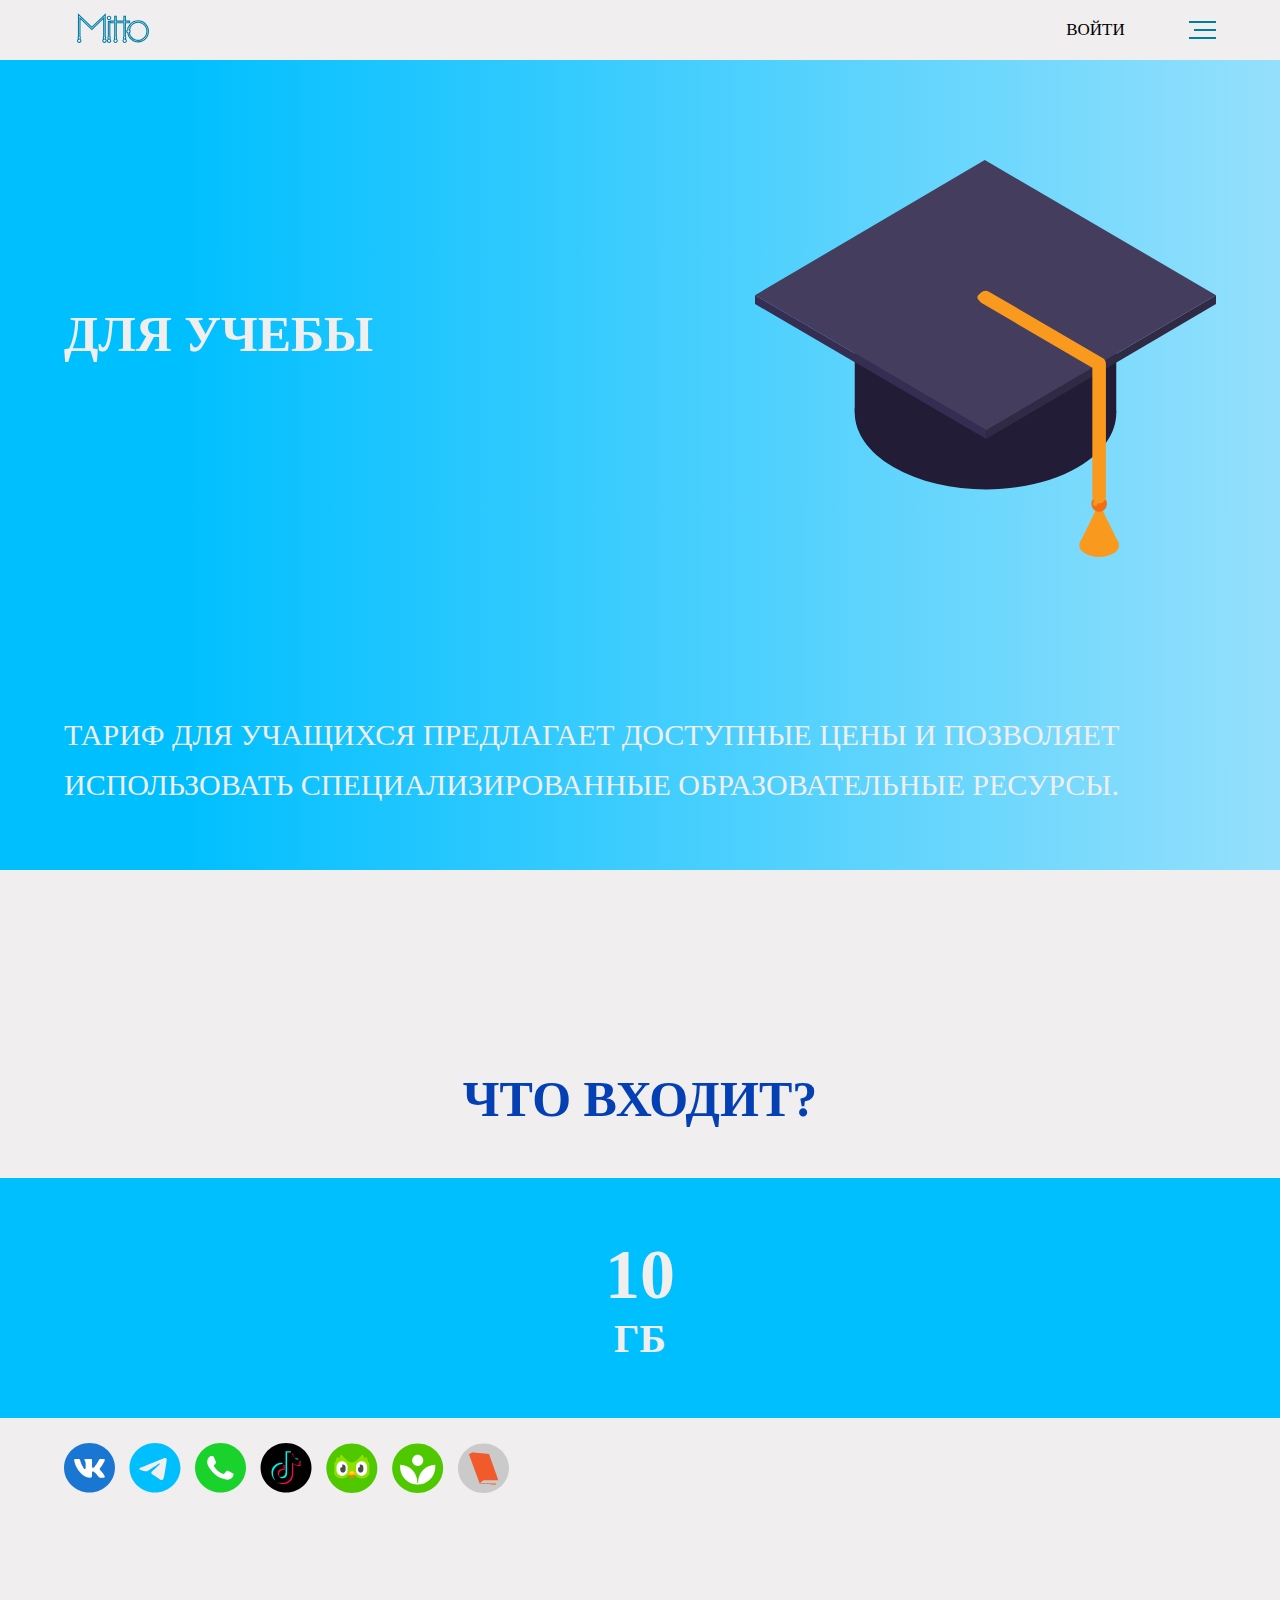
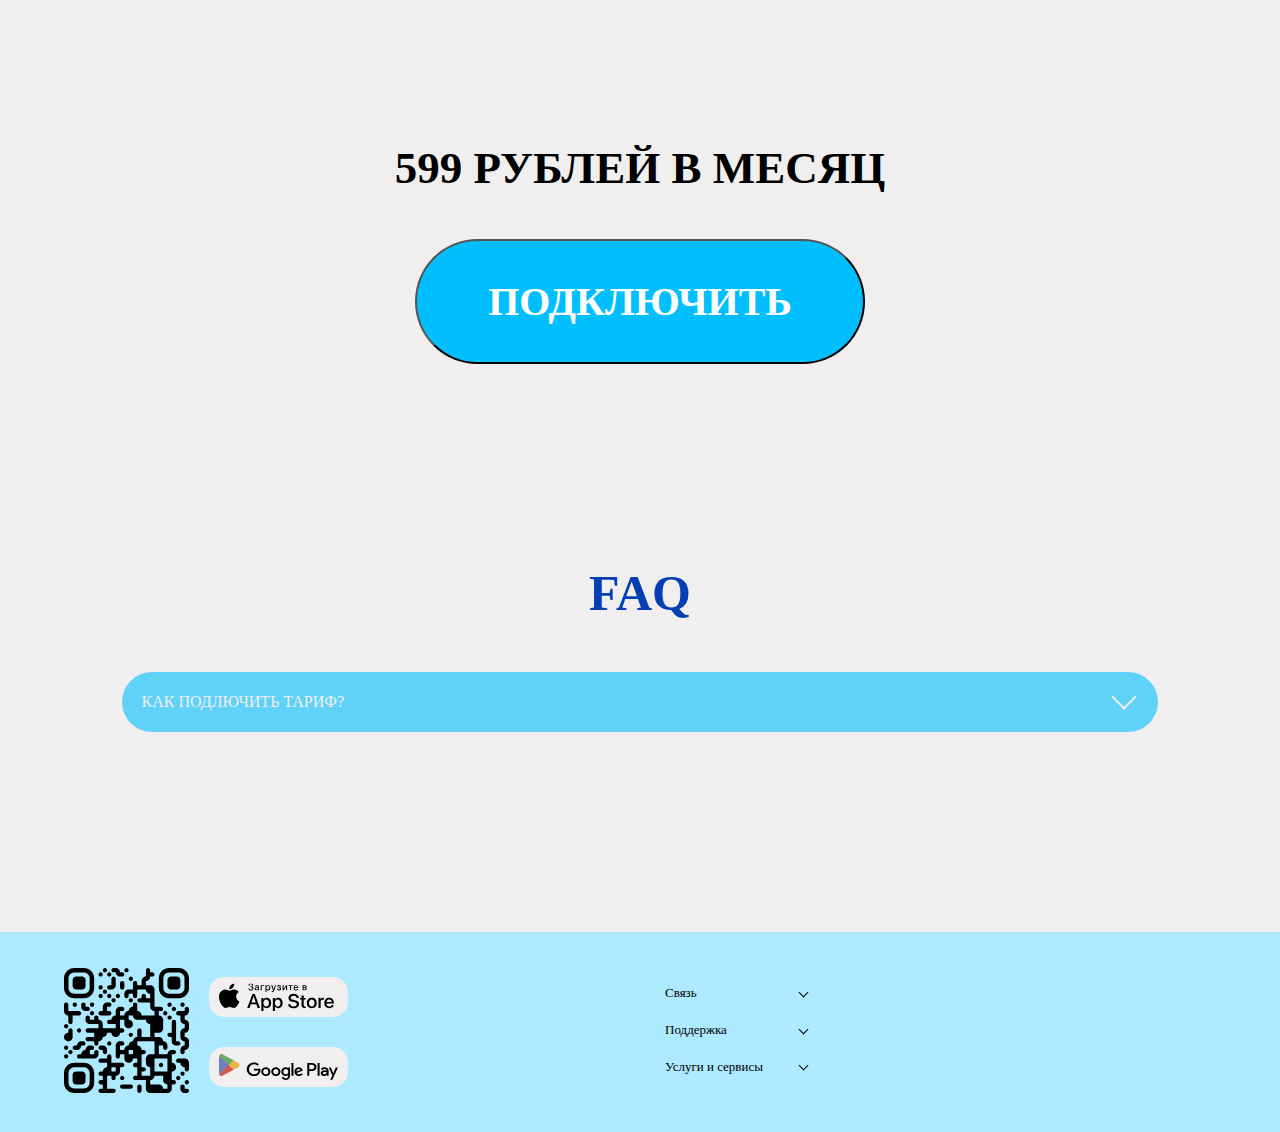
==== commit b99ad0f3: "gg" ====
--- a/tariff-page.html
+++ b/tariff-page.html
@@ -25,7 +25,7 @@
     <header class="header">
       <nav class="header__navigation">
         <div class="header__navigation__logo">
-          <img class="header__navigation__logo__mitto" src="/logo/Vector.svg" />
+          <img class="header__navigation__logo__mitto"   href="index.html" src="logo/Vector.svg" />
         </div>
         <div class="header__navigation__possibilities">
           <a class="header__navigation__links__text mobi" href="#">ВОЙТИ</a>
--- a/stile.css
+++ b/stile.css
@@ -299,6 +299,8 @@
   margin-bottom: 0px;
 }
 .tariff__box__cart {
+ text-decoration: none;
+  display: block;
   width: 190px;
   height: 325px;
   flex-shrink: 0;
@@ -519,6 +521,13 @@
   background: #00bfff;
   width: 150px;
   height: 40px;
+  color: #FFF;
+font-family: "Montserrat";
+font-size: 22px;
+font-style: normal;
+font-weight: 600;
+line-height: normal;
+text-transform: uppercase;
 }
 .hit__box__group__hit-smartphone__border__info__bottom__grade {
   display: flex;
@@ -629,7 +638,7 @@
 }
 .arrow-open {
   transform: rotate(-135deg) !important;
-  margin-top: 5px !important;
+  margin-top: 8px !important;
 }
 .footer-box__link__connection,
 .footer-box__link__support,
@@ -763,6 +772,7 @@
     margin: 21px;
   }
   .tariff__box__cart {
+    text-decoration: none;
     width: 325px;
     height: 550px;
     flex-shrink: 0;
@@ -943,6 +953,7 @@
     align-items: center;
   }
   .hit__box__group__hit-smartphone__border__info__bottom__buy {
+    font-size: 25px;
     border-radius: 30px;
     background: #00bfff;
     width: 175px;
@@ -1066,6 +1077,7 @@
 
   .home__current__buttons {
     width: 500px;
+    margin-top: 10vh;
   }
   .home__current__buttons__first__tariff,
   .home__current__buttons__second__catalog {
@@ -1215,6 +1227,7 @@
     margin-top: 25px;
   }
   .hit__box__group__hit-smartphone__border__info__bottom__buy {
+    font-size: 30px;
     width: 200px;
     height: 60px;
   }
--- a/tariff-page-stile.css
+++ b/tariff-page-stile.css
@@ -6,7 +6,7 @@
   line-height: normal;
 }
 .arrow-unlock {
-  margin-top: 2px;
+  margin-top: 2px !important;
   transform: rotate(-135deg) !important;
 }
 .home-tariff {
@@ -47,6 +47,7 @@
   text-transform: uppercase;
   position: absolute;
   bottom: 5%;
+  line-height: 30px;
 }
 .home-tariff-box__center__img {
   width: 60%;
@@ -241,6 +242,7 @@
   .home-tariff-box__info {
     font-size: 30px;
     bottom: 10%;
+    line-height: 50px;
   }
   .advantages-box {
     height: 240px;
@@ -295,6 +297,9 @@
 }
 
 @media (min-width: 1920px) {
+  .home-tariff{
+    height: 95lvh;
+  } 
   .connect {
     margin-top: 300px;
   }
